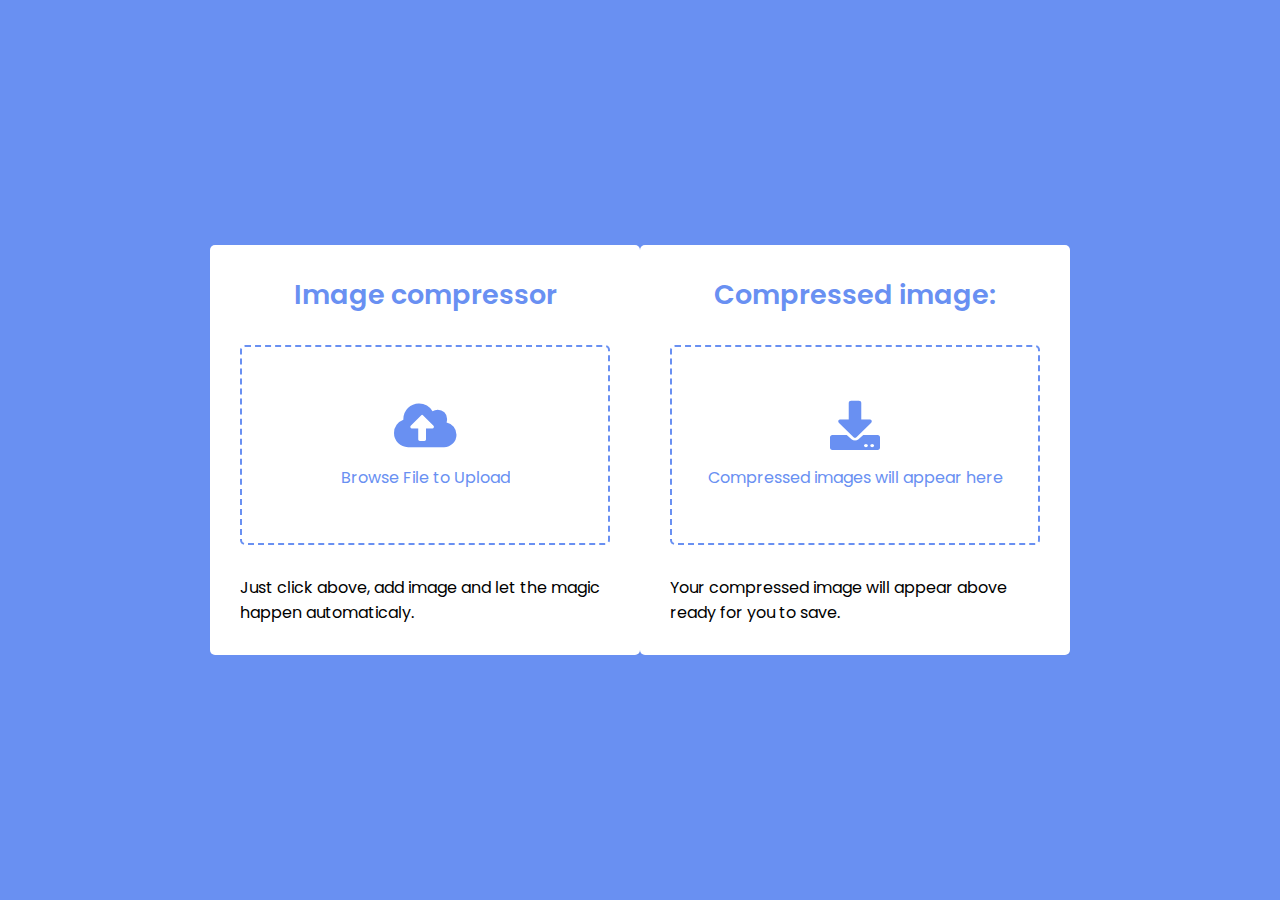
==== index.html @ fa91af6c "Update index.html" ====
<!DOCTYPE html>
<html>
  <head>
    <meta charset="UTF-8">
    <meta name="viewport" content="width=device-width, initial-scale=1.0">
    <title>Quick Compressor</title>
    <link rel="stylesheet" href="resources/style.css">
    <link rel="stylesheet" href="https://cdnjs.cloudflare.com/ajax/libs/font-awesome/5.15.3/css/all.min.css"/>
    <link href="https://cdn.jsdelivr.net/npm/bootstrap@5.2.3/dist/css/bootstrap.min.css" rel="stylesheet" integrity="sha384-rbsA2VBKQhggwzxH7pPCaAqO46MgnOM80zW1RWuH61DGLwZJEdK2Kadq2F9CUG65" crossorigin="anonymous">
  </head>
<body>
  <div class="fs-3 text-center bg-dark text-light"><span class="blink_me"></span></div>
  <div class="fs-3 error_message text-center text-danger bg-dark"></div>
  <div class="fs-3 success_message text-center text-success bg-dark"></div>
  <div class="filesandstuff">
      <div class="mb-3">
        <div class="wrapper mx-5">
          <header>Image compressor</header>
          <form action="#">
            <input class="file-input" type="file" name="file" id="upload" hidden accept="image/png, image/jpeg">
            <i class="fas fa-cloud-upload-alt"></i>
            <p>Browse File to Upload</p>
          <section class="uploaded-area with_scroll"></section>
          </form>
          <p class="fst-italic text-muted text-center">Just click above, add image and let the magic happen automaticaly.</p>
        </div>
      </div>
      <div class="mb-3">
        <div class="wrapper mx-5">
          <header>Compressed image:</header>
          <form action="#">
            <input class="file-input" type="file" name="file" id="upload" hidden>
            <i class="fas fa-download"></i>
            <p>Compressed images will appear here</p>
          <section class="ready-to-download-area with_scroll"></section>
          </form>
          <p class="fst-italic text-muted text-center">Your compressed image will appear above ready for you to save.</p>
        </div>
      </div>
  </div>
</div>
<script src="resources/script.js"></script>
</body>
</html>
---- resources/style.css ----
/* Import Google font - Poppins */
@import url('https://fonts.googleapis.com/css2?family=Poppins:wght@400;500;600&display=swap');
*{
  margin: 0;
  padding: 0;
  box-sizing: border-box;
  font-family: "Poppins", sans-serif;
  overflow-x: hidden;
  overflow-y: hidden;
  scrollbar-color: #6990F2 black !important;
  cursor: url("cursor.png"), auto;
}

.filesandstuff{
  display: flex;
  align-items: center;
  justify-content: center;
  min-height: 100vh;
  background: #6990F2;
}

.blink_me {
    animation: blinker 2s cubic-bezier(.54,1.08,1,1) infinite;
}

@keyframes blinker {
50% {
  opacity: 0;
}
}

::selection{
  color: #ffffff;
  background: #6990F2;
}
.wrapper{
  width: 430px;
  background: #fff;
  border-radius: 5px;
  padding: 30px;
  box-shadow: 7px 7px 12px rgba(0,0,0,0.05);
}
.wrapper header{
  color: #6990F2;
  font-size: 27px;
  font-weight: 600;
  text-align: center;
}
.wrapper form{
  height: 200px;
  display: flex;
  margin: 30px 0;
  align-items: center;
  justify-content: center;
  flex-direction: column;
  border-radius: 5px;
  border: 2px dashed #6990F2;
}
form :where(i, p){
  color: #6990F2;
}
form i{
  font-size: 50px;
}
form p{
  cursor: url("hand.png"), auto;
  margin-top: 15px;
  font-size: 16px;
}

section .row{
  padding-inline: 10px !important;
  margin-bottom: 10px;
  background: #E9F0FF;
  list-style: none;
  padding: 15px 20px;
  border-radius: 5px;
  display: flex;
  align-items: center;
  justify-content: space-between;
}
section .row i{
    overflow-y: hidden;
  color: #6990F2;
  font-size: 30px;
}
section .details span{
  font-size: 14px;
}

.uploaded-area{
    overflow-y: visible;
    overflow-x: hidden;
  max-height: 232px;
}
.uploaded-area.onprogress{
  max-height: 150px;
}
.uploaded-area::-webkit-scrollbar{
  width: 0px;
}
.uploaded-area .row .content{
  display: flex;
  align-items: flex-start;
}
.uploaded-area .row .details{
  display: flex;
  margin-left: 15px;
  flex-direction: column;
}
.uploaded-area .row .details .size{
  color: #404040;
  font-size: 11px;
}
.uploaded-area i.fa-check{
  font-size: 16px;
}

.ready-to-download-area{
    max-height: 232px;
    overflow-y: visible;
    overflow-x: hidden;
  }
  .ready-to-download-area.onprogress{
    max-height: 150px;
  }
  .ready-to-download-area::-webkit-scrollbar{
    width: 0px;
  }
  .ready-to-download-area .row .content{
    display: flex;
    align-items: center;
  }
  .ready-to-download-area .row .details{
    display: flex;
    margin-left: 15px;
    flex-direction: column;
  }
  .ready-to-download-area .row .details .size{
    color: #404040;
    font-size: 11px;
  }
  .ready-to-download-area i.fa-check{
    font-size: 16px;
  }

  section{
    width: 100%;
    cursor: url("hand.png"), auto;
  }

  body{
    color: black !important;
  }

  /* .mouse-trail{
    color:#404040;
    background-color: #404040;
  } */
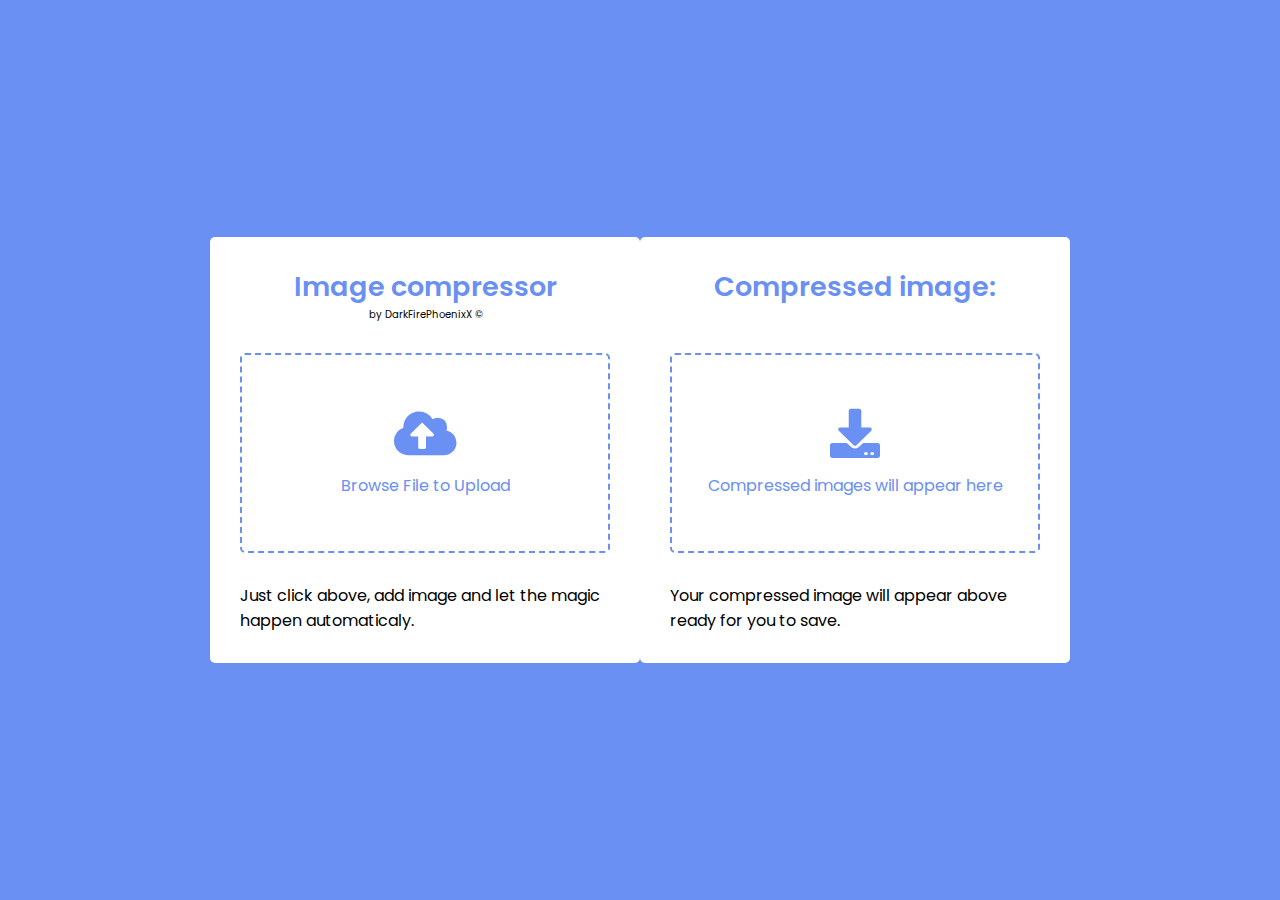
==== commit 34d89af1: "Update funct & style" ====
--- a/index.html
+++ b/index.html
@@ -1,5 +1,5 @@
 <!DOCTYPE html>
-<html>
+<html ondragstart="return false;" oncontextmenu="return false;">
   <head>
     <meta charset="UTF-8">
     <meta name="viewport" content="width=device-width, initial-scale=1.0">
@@ -16,7 +16,8 @@
       <div class="mb-3">
         <div class="wrapper mx-5">
           <header>Image compressor</header>
-          <form action="#">
+          <p class="smallhead">by DarkFirePhoenixX ©</p> 
+          <form action="">
             <input class="file-input" type="file" name="file" id="upload" hidden accept="image/png, image/jpeg">
             <i class="fas fa-cloud-upload-alt"></i>
             <p>Browse File to Upload</p>
@@ -28,7 +29,8 @@
       <div class="mb-3">
         <div class="wrapper mx-5">
           <header>Compressed image:</header>
-          <form action="#">
+          <p class="smallhead">     ㅤ      </p>
+          <form action="">
             <input class="file-input" type="file" name="file" id="upload" hidden>
             <i class="fas fa-download"></i>
             <p>Compressed images will appear here</p>
--- a/resources/style.css
+++ b/resources/style.css
@@ -9,6 +9,7 @@
   overflow-y: hidden;
   scrollbar-color: #6990F2 black !important;
   cursor: url("cursor.png"), auto;
+  user-select: none;
 }
 
 .filesandstuff{
@@ -27,6 +28,11 @@
 50% {
   opacity: 0;
 }
+}
+
+.smallhead{
+  text-align: center;
+  font-size: x-small;
 }
 
 ::selection{
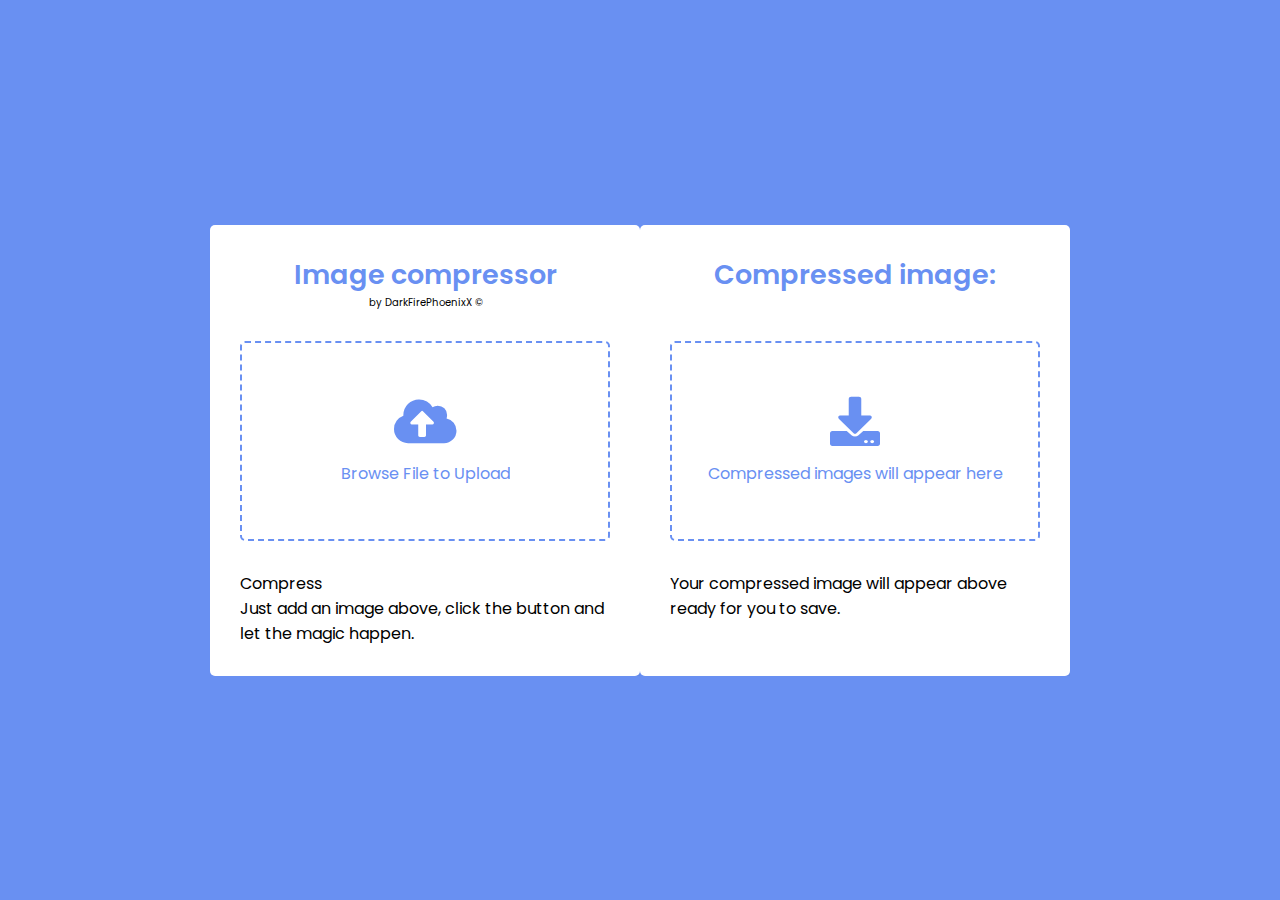
==== commit 136c3c3f: "Updated functionality" ====
--- a/index.html
+++ b/index.html
@@ -3,27 +3,29 @@
   <head>
     <meta charset="UTF-8">
     <meta name="viewport" content="width=device-width, initial-scale=1.0">
-    <title>Quick Compressor</title>
+    <title>Quick Image Compressor</title>
+	 <link rel="icon" href="resources/logo.png" type ="image/x-icon">
     <link rel="stylesheet" href="resources/style.css">
     <link rel="stylesheet" href="https://cdnjs.cloudflare.com/ajax/libs/font-awesome/5.15.3/css/all.min.css"/>
     <link href="https://cdn.jsdelivr.net/npm/bootstrap@5.2.3/dist/css/bootstrap.min.css" rel="stylesheet" integrity="sha384-rbsA2VBKQhggwzxH7pPCaAqO46MgnOM80zW1RWuH61DGLwZJEdK2Kadq2F9CUG65" crossorigin="anonymous">
   </head>
 <body>
-  <div class="fs-3 text-center bg-dark text-light"><span class="blink_me"></span></div>
-  <div class="fs-3 error_message text-center text-danger bg-dark"></div>
-  <div class="fs-3 success_message text-center text-success bg-dark"></div>
+  <div class="fs-3 information_message text-center bg-dark text-light"><span class="blink_me"></span></div>
+  <div class="fs-3 information_message error_message text-center text-danger bg-dark"></div>
+  <div class="fs-3 information_message success_message text-center text-success bg-dark"></div>
   <div class="filesandstuff">
       <div class="mb-3">
         <div class="wrapper mx-5">
           <header>Image compressor</header>
-          <p class="smallhead">by DarkFirePhoenixX ©</p> 
+          <p class="smallhead">by DarkFirePhoenixX ©</p>
           <form action="">
             <input class="file-input" type="file" name="file" id="upload" hidden accept="image/png, image/jpeg">
             <i class="fas fa-cloud-upload-alt"></i>
             <p>Browse File to Upload</p>
           <section class="uploaded-area with_scroll"></section>
           </form>
-          <p class="fst-italic text-muted text-center">Just click above, add image and let the magic happen automaticaly.</p>
+          <div class="btn mb-3 btn-primary compress-btn">Compress</div>
+          <p class="fst-italic text-muted text-center">Just add an image above, click the button and let the magic happen.</p>
         </div>
       </div>
       <div class="mb-3">
@@ -37,6 +39,7 @@
           <section class="ready-to-download-area with_scroll"></section>
           </form>
           <p class="fst-italic text-muted text-center">Your compressed image will appear above ready for you to save.</p>
+          <div class="my-4">     ㅤ      </div>
         </div>
       </div>
   </div>
--- a/resources/style.css
+++ b/resources/style.css
@@ -20,6 +20,21 @@
   background: #6990F2;
 }
 
+.compress-btn{
+  width: 100%;
+  cursor: url("hand.png"), auto !important;
+}
+
+.compress-btn:hover{
+  background: #0c00b6 !important;
+}
+
+.compress-btn:active{
+  background: #000000 !important; 
+  box-shadow: 0 5px #c0c0c0;
+  transform: translateY(4px);
+}
+
 .blink_me {
     animation: blinker 2s cubic-bezier(.54,1.08,1,1) infinite;
 }
@@ -28,6 +43,11 @@
 50% {
   opacity: 0;
 }
+}
+
+.information_message{
+  position:absolute; 
+  width: 100%;
 }
 
 .smallhead{
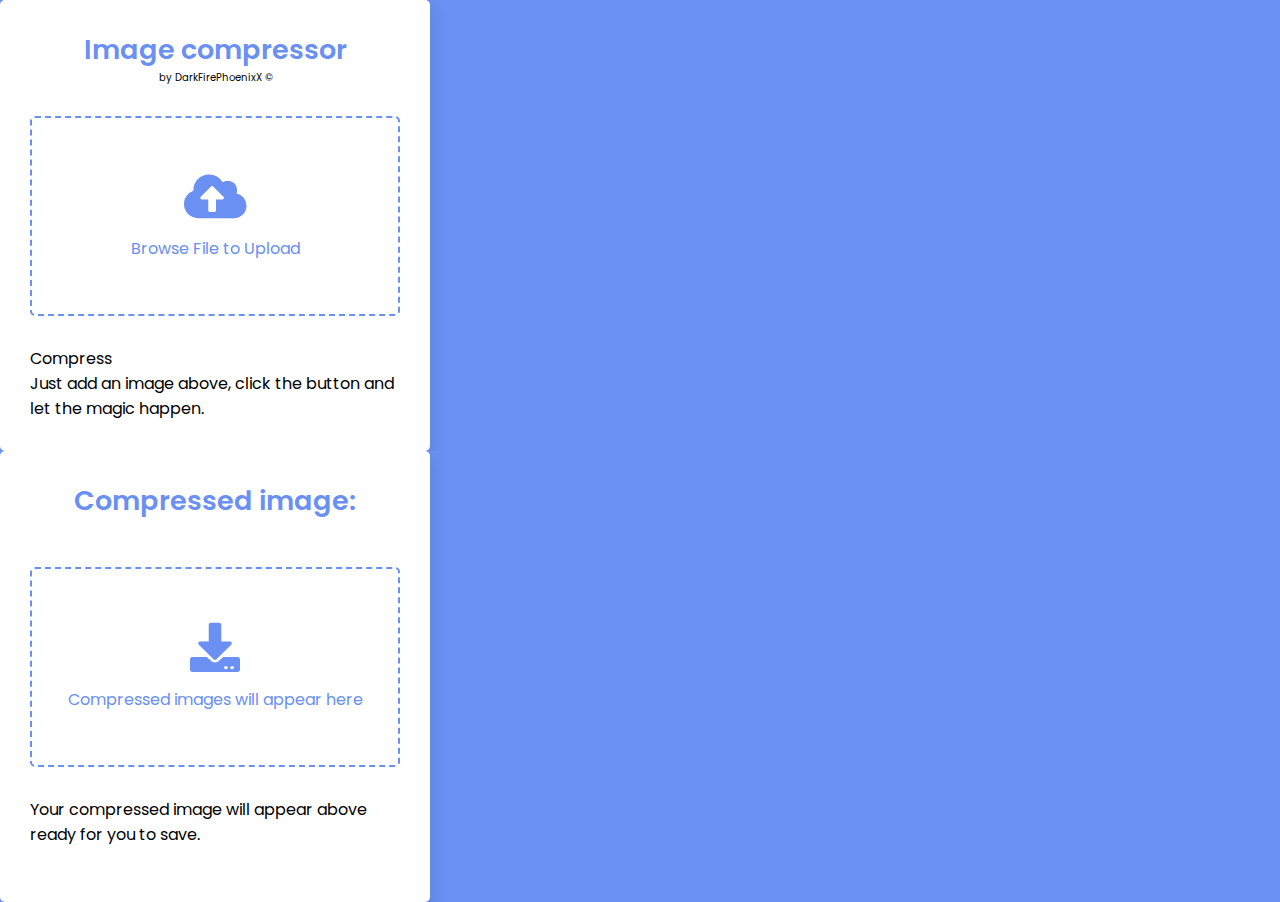
==== commit 70676bd1: "Update size" ====
--- a/index.html
+++ b/index.html
@@ -13,9 +13,11 @@
   <div class="fs-3 information_message text-center bg-dark text-light"><span class="blink_me"></span></div>
   <div class="fs-3 information_message error_message text-center text-danger bg-dark"></div>
   <div class="fs-3 information_message success_message text-center text-success bg-dark"></div>
-  <div class="filesandstuff">
-      <div class="mb-3">
-        <div class="wrapper mx-5">
+  <div class="filesandstuff d-flex align-items-center justify-content-center">
+    <div class="row">
+      <div class="col-12 col-lg-6">
+      <div class="mb-3 px-4">
+        <div class="wrapper">
           <header>Image compressor</header>
           <p class="smallhead">by DarkFirePhoenixX ©</p>
           <form action="">
@@ -28,8 +30,10 @@
           <p class="fst-italic text-muted text-center">Just add an image above, click the button and let the magic happen.</p>
         </div>
       </div>
-      <div class="mb-3">
-        <div class="wrapper mx-5">
+      </div>
+      <div class="col-12 col-lg-6">
+      <div class="mb-3 px-4">
+        <div class="wrapper">
           <header>Compressed image:</header>
           <p class="smallhead">     ㅤ      </p>
           <form action="">
@@ -42,6 +46,8 @@
           <div class="my-4">     ㅤ      </div>
         </div>
       </div>
+      </div>
+    </div>
   </div>
 </div>
 <script src="resources/script.js"></script>
--- a/resources/style.css
+++ b/resources/style.css
@@ -13,9 +13,9 @@
 }
 
 .filesandstuff{
-  display: flex;
-  align-items: center;
-  justify-content: center;
+  /* display: flex; */
+  /* align-items: center;
+  justify-content: center; */
   min-height: 100vh;
   background: #6990F2;
 }
@@ -176,6 +176,7 @@
   }
 
   body{
+    background: #6990F2 !important;
     color: black !important;
   }
 
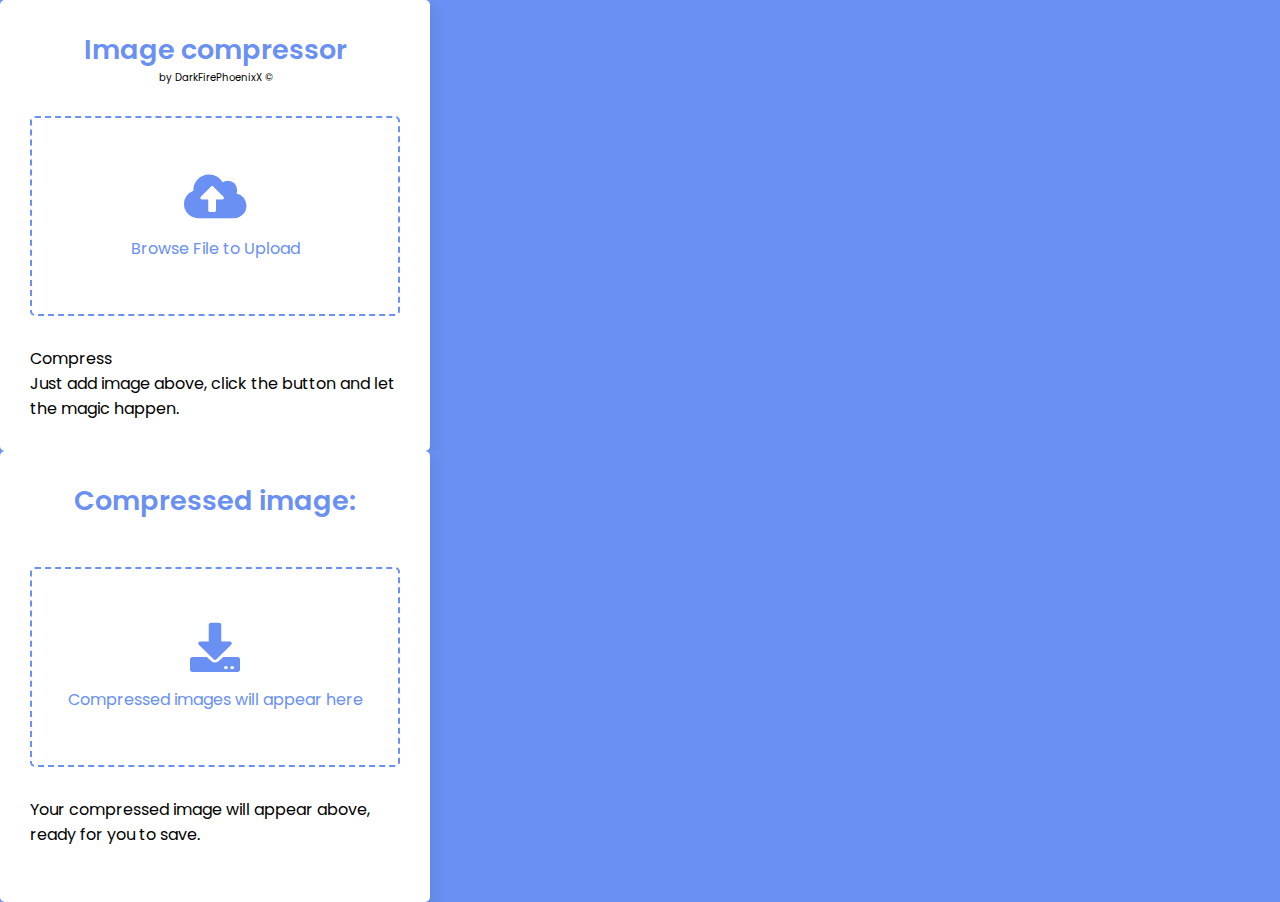
==== commit dab51d5d: "Updated style" ====
--- a/index.html
+++ b/index.html
@@ -13,9 +13,9 @@
   <div class="fs-3 information_message text-center bg-dark text-light"><span class="blink_me"></span></div>
   <div class="fs-3 information_message error_message text-center text-danger bg-dark"></div>
   <div class="fs-3 information_message success_message text-center text-success bg-dark"></div>
-  <div class="filesandstuff d-flex align-items-center justify-content-center">
+  <div class="filesandstuff d-flex align-items-center justify-content-center mt-lg-3 m-4">
     <div class="row">
-      <div class="col-12 col-lg-6">
+      <div class="col-12 col-lg-6 d-flex align-items-center justify-content-center">
       <div class="mb-3 px-4">
         <div class="wrapper">
           <header>Image compressor</header>
@@ -26,12 +26,12 @@
             <p>Browse File to Upload</p>
           <section class="uploaded-area with_scroll"></section>
           </form>
-          <div class="btn mb-3 btn-primary compress-btn">Compress</div>
-          <p class="fst-italic text-muted text-center">Just add an image above, click the button and let the magic happen.</p>
+          <div class="btn mb-3 mt-1 btn-primary compress-btn">Compress</div>
+          <p class="fst-italic text-muted text-center">Just add image above, click the button and let the magic happen.</p>
         </div>
       </div>
       </div>
-      <div class="col-12 col-lg-6">
+      <div class="col-12 col-lg-6 d-flex align-items-center justify-content-center">
       <div class="mb-3 px-4">
         <div class="wrapper">
           <header>Compressed image:</header>
@@ -39,10 +39,10 @@
           <form action="">
             <input class="file-input" type="file" name="file" id="upload" hidden>
             <i class="fas fa-download"></i>
-            <p>Compressed images will appear here</p>
+            <p class="text-center">Compressed images will appear here</p>
           <section class="ready-to-download-area with_scroll"></section>
           </form>
-          <p class="fst-italic text-muted text-center">Your compressed image will appear above ready for you to save.</p>
+          <p class="fst-italic text-muted text-center">Your compressed image will appear above, ready for you to save.</p>
           <div class="my-4">     ㅤ      </div>
         </div>
       </div>
--- a/resources/style.css
+++ b/resources/style.css
@@ -6,8 +6,7 @@
   box-sizing: border-box;
   font-family: "Poppins", sans-serif;
   overflow-x: hidden;
-  overflow-y: hidden;
-  scrollbar-color: #6990F2 black !important;
+  scrollbar-color: #310ba3 black !important;
   cursor: url("cursor.png"), auto;
   user-select: none;
 }
@@ -16,7 +15,7 @@
   /* display: flex; */
   /* align-items: center;
   justify-content: center; */
-  min-height: 100vh;
+  min-height: 94vh;
   background: #6990F2;
 }
 
@@ -60,12 +59,19 @@
   background: #6990F2;
 }
 .wrapper{
-  width: 430px;
+  width: auto;
   background: #fff;
   border-radius: 5px;
   padding: 30px;
   box-shadow: 7px 7px 12px rgba(0,0,0,0.05);
 }
+
+@media (min-width: 992px) {
+  .wrapper {
+      width: 430px;
+  }
+}
+
 .wrapper header{
   color: #6990F2;
   font-size: 27px;
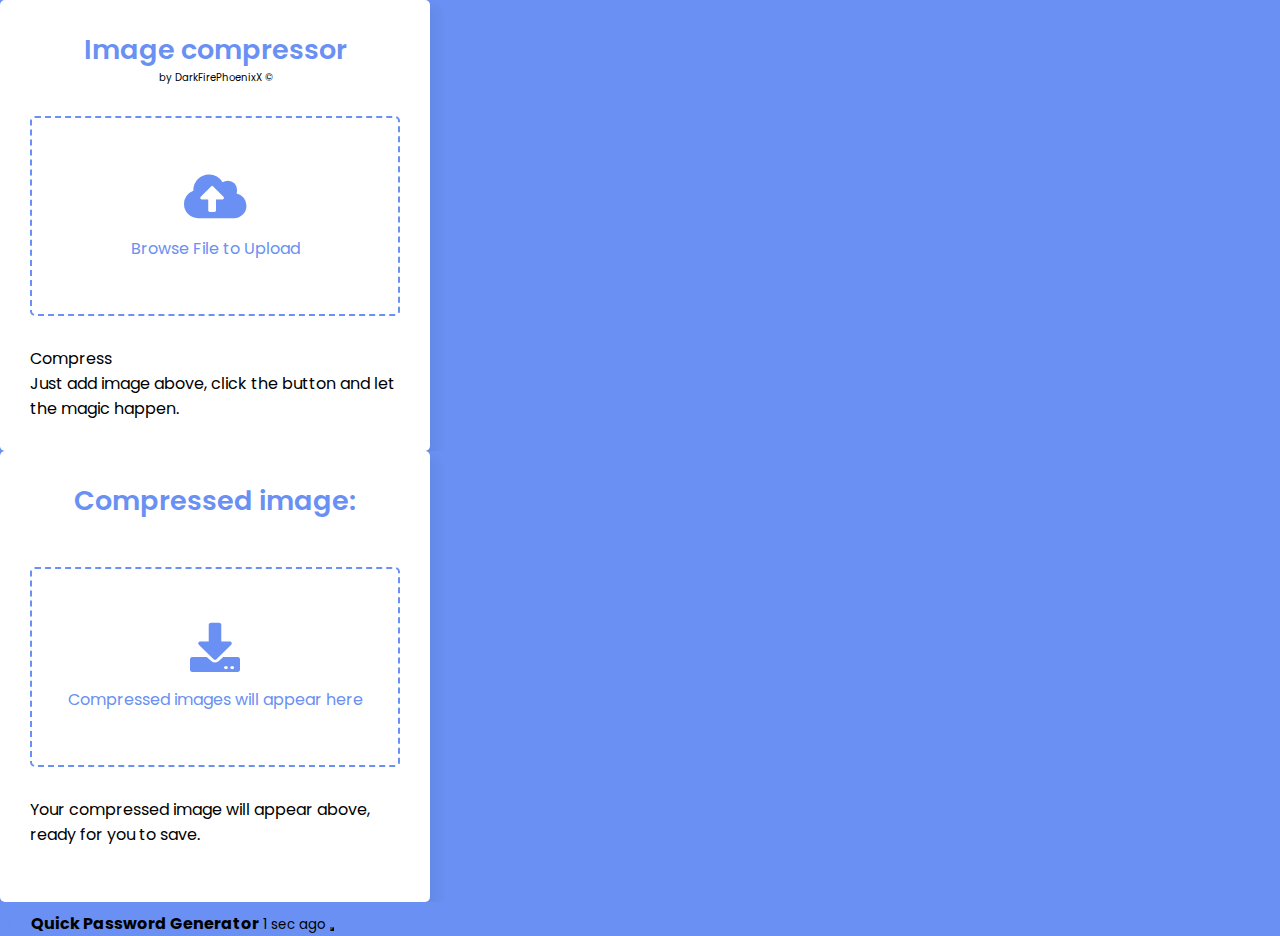
==== commit 942c7cbb: "Updated Interface" ====
--- a/index.html
+++ b/index.html
@@ -7,16 +7,14 @@
 	 <link rel="icon" href="resources/logo.png" type ="image/x-icon">
     <link rel="stylesheet" href="resources/style.css">
     <link rel="stylesheet" href="https://cdnjs.cloudflare.com/ajax/libs/font-awesome/5.15.3/css/all.min.css"/>
-    <link href="https://cdn.jsdelivr.net/npm/bootstrap@5.2.3/dist/css/bootstrap.min.css" rel="stylesheet" integrity="sha384-rbsA2VBKQhggwzxH7pPCaAqO46MgnOM80zW1RWuH61DGLwZJEdK2Kadq2F9CUG65" crossorigin="anonymous">
+    <link href="https://cdn.jsdelivr.net/npm/bootstrap@5.3.2/dist/css/bootstrap.min.css" rel="stylesheet" integrity="sha384-T3c6CoIi6uLrA9TneNEoa7RxnatzjcDSCmG1MXxSR1GAsXEV/Dwwykc2MPK8M2HN" crossorigin="anonymous">
   </head>
 <body>
   <div class="fs-3 information_message text-center bg-dark text-light"><span class="blink_me"></span></div>
-  <div class="fs-3 information_message error_message text-center text-danger bg-dark"></div>
-  <div class="fs-3 information_message success_message text-center text-success bg-dark"></div>
   <div class="filesandstuff d-flex align-items-center justify-content-center mt-lg-3 m-4">
     <div class="row">
       <div class="col-12 col-lg-6 d-flex align-items-center justify-content-center">
-      <div class="mb-3 px-4">
+      <div class="mb-3 px-lg-4 px-0">
         <div class="wrapper">
           <header>Image compressor</header>
           <p class="smallhead">by DarkFirePhoenixX ©</p>
@@ -32,8 +30,8 @@
       </div>
       </div>
       <div class="col-12 col-lg-6 d-flex align-items-center justify-content-center">
-      <div class="mb-3 px-4">
-        <div class="wrapper">
+      <div class="mb-lg-3 mg-2 px-lg-4 px-0">
+        <div class="wrapper border border-white">
           <header>Compressed image:</header>
           <p class="smallhead">     ㅤ      </p>
           <form action="">
@@ -50,6 +48,20 @@
     </div>
   </div>
 </div>
+<div class="toast-container position-fixed bottom-0 end-0 p-3">
+  <div id="liveToast" class="toast" role="alert" aria-live="assertive" aria-atomic="true">
+    <div class="toast-header">
+      <img src="./resources/logo.png" class="rounded me-2" style="width: 3vh;" alt="logo">
+      <strong class="me-auto">Quick Password Generator</strong>
+      <small>1 sec ago</small>
+      <button type="button" class="btn-close" data-bs-dismiss="toast" aria-label="Close" style="background-color: white !important;"></button>
+    </div>
+    <div class="toast-body" id="toastMessage">
+      <!-- Password successfully copied to clipboard. -->
+    </div>
+  </div>
+</div>
+<script src="https://cdn.jsdelivr.net/npm/bootstrap@5.3.2/dist/js/bootstrap.bundle.min.js" integrity="sha384-C6RzsynM9kWDrMNeT87bh95OGNyZPhcTNXj1NW7RuBCsyN/o0jlpcV8Qyq46cDfL" crossorigin="anonymous"></script>
 <script src="resources/script.js"></script>
 </body>
 </html>--- a/resources/style.css
+++ b/resources/style.css
@@ -52,6 +52,10 @@
 .smallhead{
   text-align: center;
   font-size: x-small;
+}
+
+i {
+  overflow: hidden;
 }
 
 ::selection{
